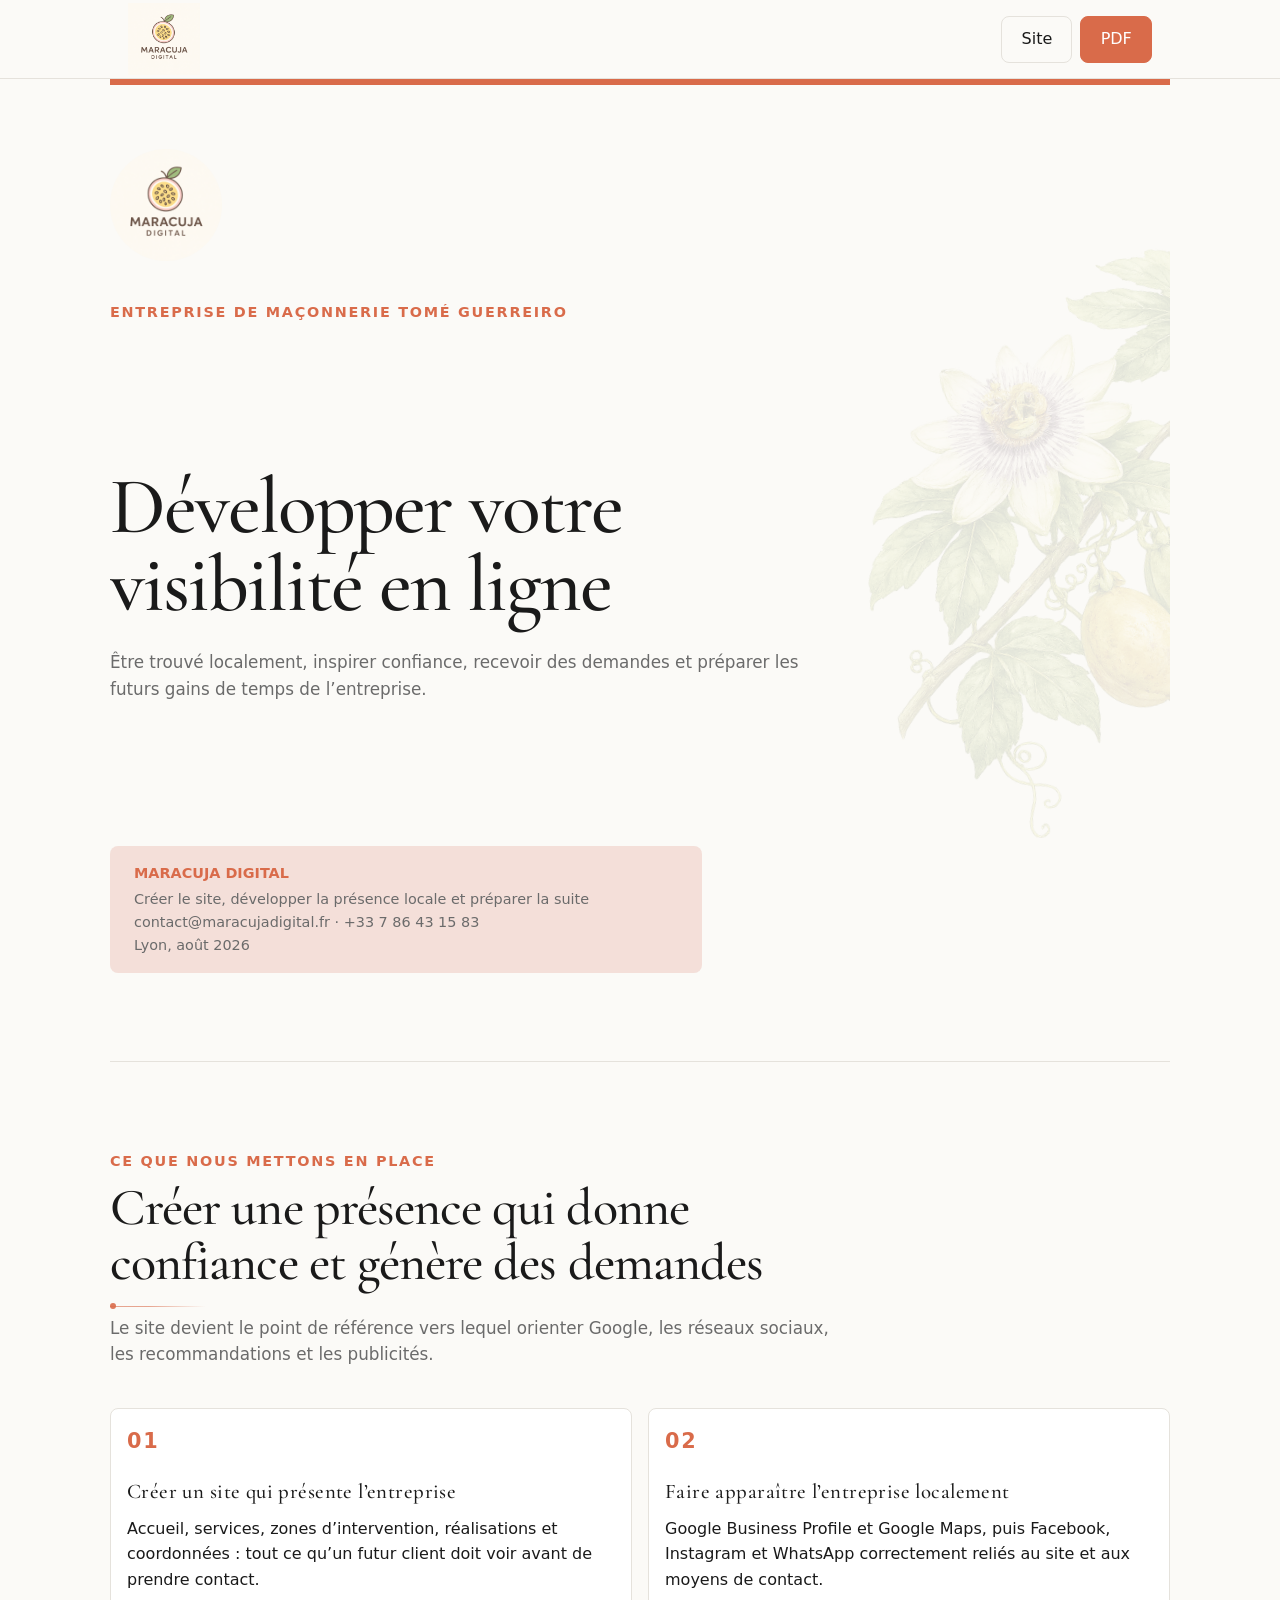
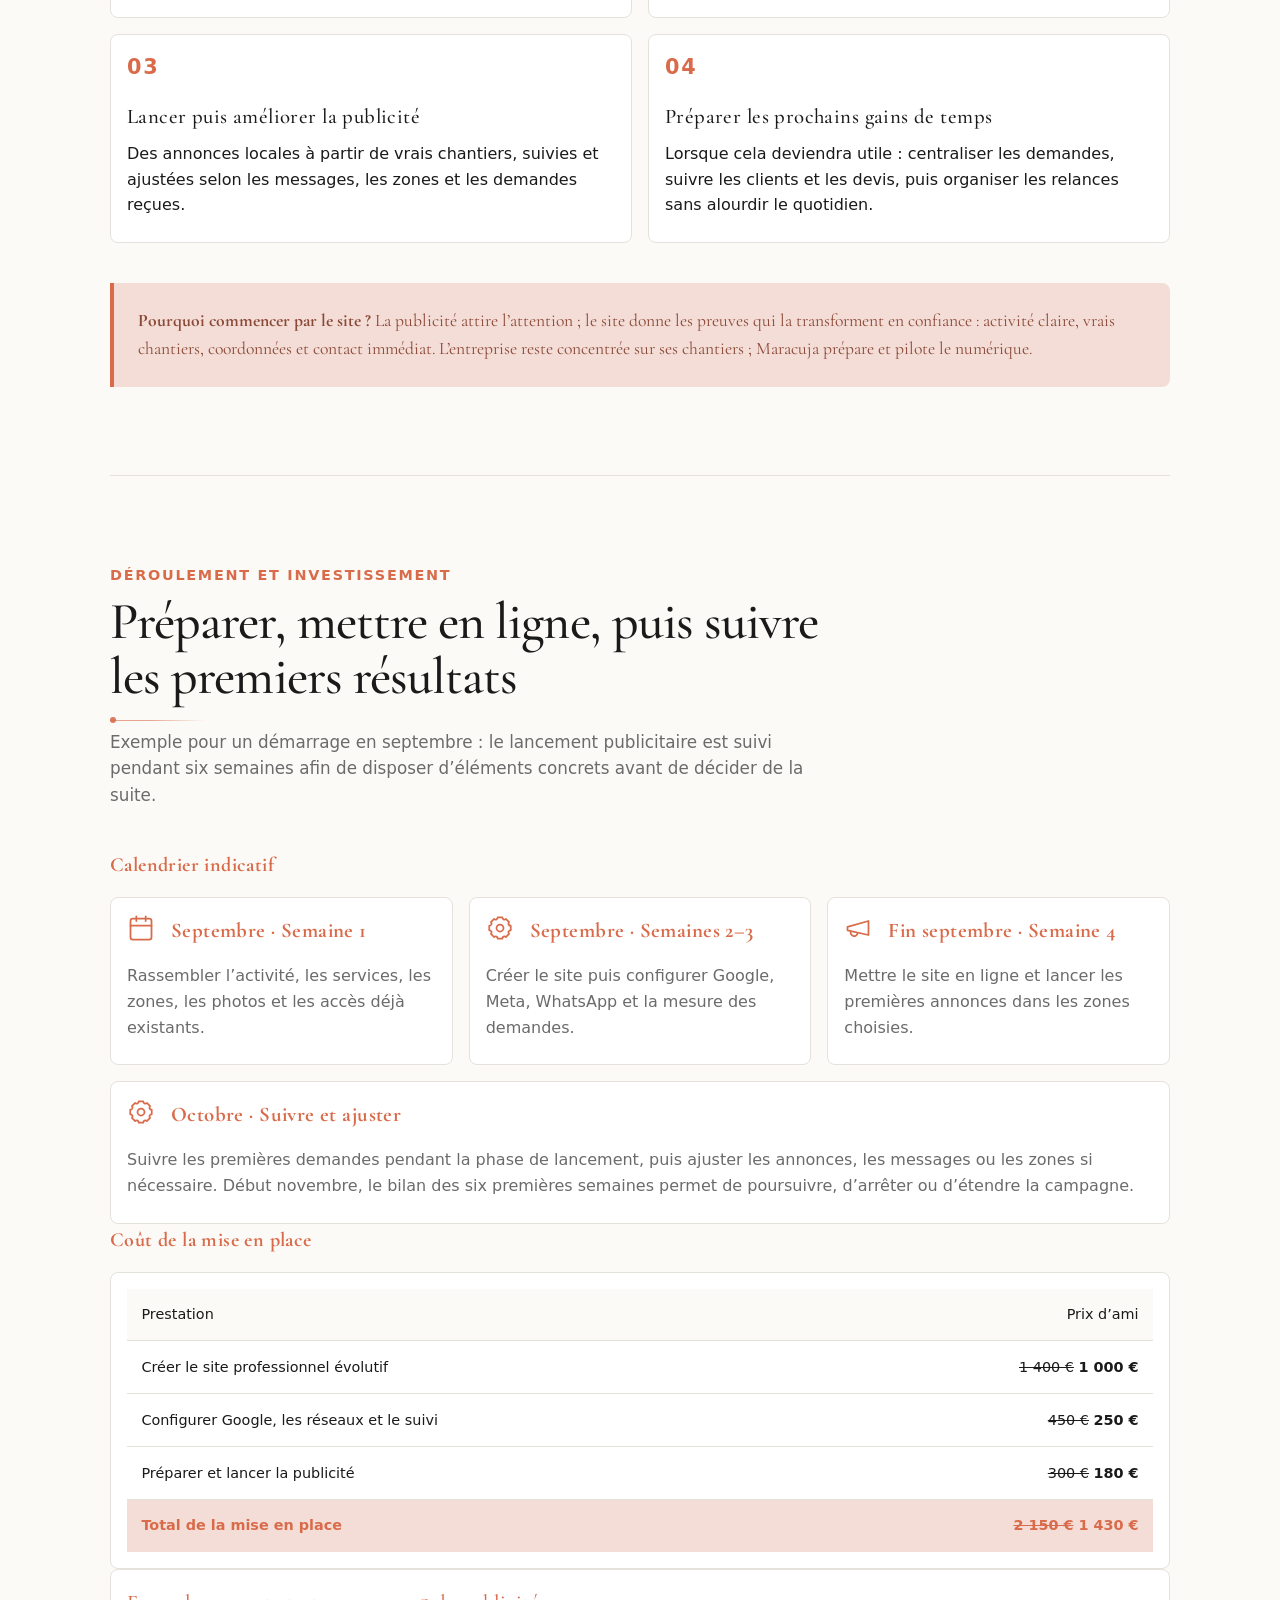
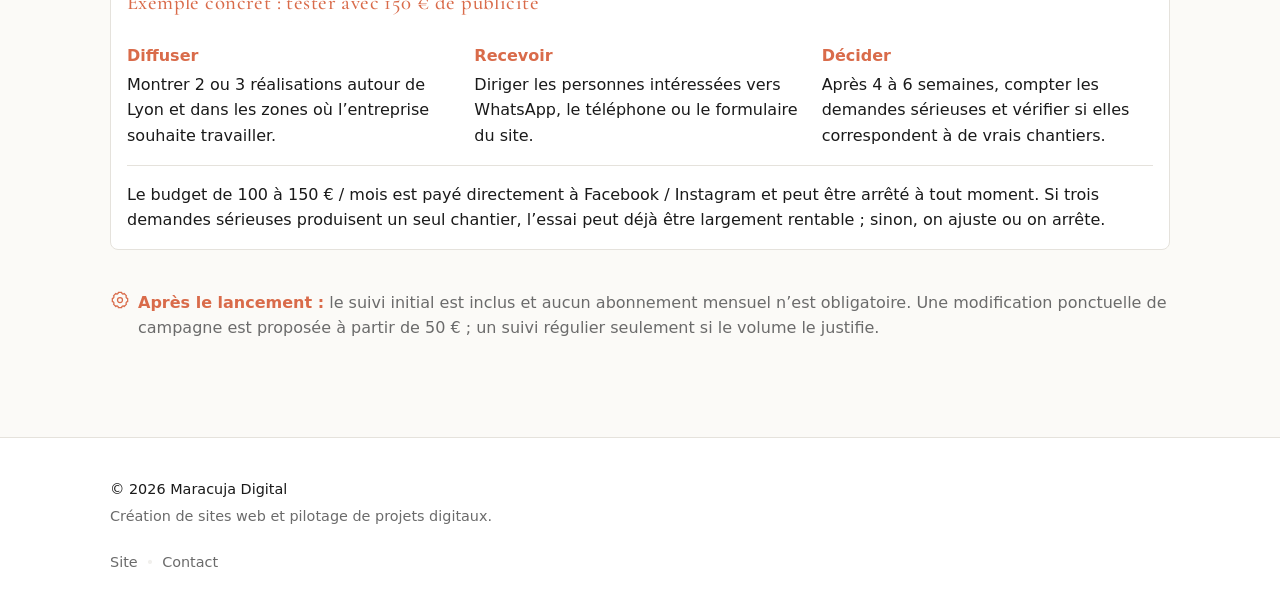
==== public/proposition-btp/index.html @ c599d52d "feat: add BTP proposal" ====
<!doctype html>
<html lang="fr">
<head>
  <meta charset="utf-8">
  <meta name="viewport" content="width=device-width, initial-scale=1">
  <title>Proposition Tomé Guerreiro - Maracuja Digital</title>
  <meta name="description" content="Proposition de visibilité et d’outils évolutifs pour l’entreprise de maçonnerie Tomé Guerreiro.">
  <link rel="icon" href="../assets/images/favicon.ico">
  <link rel="stylesheet" href="../assets/css/fonts.css">
  <link rel="stylesheet" href="../assets/css/base.css">
  <link rel="stylesheet" href="../assets/css/theme.css">
  <link rel="stylesheet" href="../proposta-politeama/document.css" media="screen">
  <link rel="stylesheet" href="../proposta-politeama/document-print.css" media="print">
  <style>
    .document .card-icon{fill:none;stroke-linecap:round;stroke-linejoin:round}
    .pricing-summary{margin-top:var(--space-xl)}
    .pricing-summary table{margin:0;font-size:0.9rem}
    .pricing-summary th:not(:first-child),.pricing-summary td:not(:first-child){text-align:right;white-space:nowrap}
    .pricing-total td{font-weight:700;color:var(--color-accent);background:var(--color-accent-soft)}
    .btp-schedule .compact-card--follow-up{grid-column:1 / -1}
    .proposal-section-title{margin:0 0 var(--space-m);color:var(--color-accent);font-size:1.25rem;font-weight:700}
    .pricing-block{margin-top:var(--space-2xl)}
    .campaign-example{margin-top:var(--space-xl)}
    .campaign-example h3,.campaign-example strong{color:var(--color-accent)}
    .campaign-example .grid{margin-top:var(--space-m)}
    .campaign-example .grid p,.campaign-example__result{margin:0}
    .campaign-example .grid strong{display:block;margin-bottom:var(--space-xs)}
    .campaign-example__result{margin-top:var(--space-m);padding-top:var(--space-m);border-top:1px solid var(--color-border)}
    .follow-up-note strong{color:var(--color-accent)}
    @media print{
      .btp-schedule .compact-card{min-height:0}
      .btp-schedule .compact-card--follow-up{min-height:27mm}
      .proposal-section-title{margin-bottom:3mm;font-size:13pt}
      .pricing-block{margin-top:9mm}
      .pricing-summary{margin-top:0}
      .pricing-summary table{font-size:9pt}
      .pricing-summary th,.pricing-summary td{padding:2.5mm 3mm}
      .campaign-example{margin-top:6mm;padding:4mm 5mm}
      .campaign-example h3{margin-bottom:2mm}
      .campaign-example .grid{margin-top:3mm;gap:4mm}
      .campaign-example .grid p,.campaign-example__result{font-size:9.5pt}
      .campaign-example__result{margin-top:3mm;padding-top:3mm}
      .follow-up-note{margin-top:4mm;font-size:9pt}
    }
  </style>
</head>
<body class="proposal-preview">
  <svg width="0" height="0" aria-hidden="true" style="position:absolute"><defs>
    <symbol id="icon-shield" viewBox="0 0 24 24"><path d="M20 13c0 5-3.5 7.5-8 9-4.5-1.5-8-4-8-9V5l8-3 8 3Z"/><path d="m9 12 2 2 4-4"/></symbol>
    <symbol id="icon-map" viewBox="0 0 24 24"><path d="M20 10c0 5-8 12-8 12S4 15 4 10a8 8 0 1 1 16 0Z"/><circle cx="12" cy="10" r="2.5"/></symbol>
    <symbol id="icon-megaphone" viewBox="0 0 24 24"><path d="m3 11 18-5v12L3 14v-3Z"/><path d="M11.6 16.8A3 3 0 1 1 5.8 15"/></symbol>
    <symbol id="icon-settings" viewBox="0 0 24 24"><circle cx="12" cy="12" r="3"/><path d="M19.4 15a1.7 1.7 0 0 0 .3 1.9l.1.1-2.8 2.8-.1-.1a1.7 1.7 0 0 0-1.9-.3 1.7 1.7 0 0 0-1 1.6v.2h-4V21a1.7 1.7 0 0 0-1-1.6 1.7 1.7 0 0 0-1.9.3l-.1.1L4.2 17l.1-.1a1.7 1.7 0 0 0 .3-1.9A1.7 1.7 0 0 0 3 14H2.8v-4H3a1.7 1.7 0 0 0 1.6-1 1.7 1.7 0 0 0-.3-1.9L4.2 7 7 4.2l.1.1a1.7 1.7 0 0 0 1.9.3A1.7 1.7 0 0 0 10 3V2.8h4V3a1.7 1.7 0 0 0 1 1.6 1.7 1.7 0 0 0 1.9-.3l.1-.1L19.8 7l-.1.1a1.7 1.7 0 0 0-.3 1.9 1.7 1.7 0 0 0 1.6 1h.2v4H21a1.7 1.7 0 0 0-1.6 1Z"/></symbol>
    <symbol id="icon-calendar" viewBox="0 0 24 24"><path d="M8 2v4M16 2v4M3 10h18"/><rect x="3" y="4" width="18" height="18" rx="2"/></symbol>
    <symbol id="icon-phone" viewBox="0 0 24 24"><path d="M22 16.9v3a2 2 0 0 1-2.2 2 19.8 19.8 0 0 1-8.6-3.1 19.5 19.5 0 0 1-6-6A19.8 19.8 0 0 1 2.1 4.2 2 2 0 0 1 4.1 2h3a2 2 0 0 1 2 1.7c.1 1 .4 2 .7 2.9a2 2 0 0 1-.5 2.1L8.1 9.9a16 16 0 0 0 6 6l1.2-1.2a2 2 0 0 1 2.1-.5c.9.3 1.9.6 2.9.7a2 2 0 0 1 1.7 2Z"/></symbol>
    <symbol id="icon-globe" viewBox="0 0 24 24"><circle cx="12" cy="12" r="9"/><path d="M3 12h18M12 3a14 14 0 0 1 0 18M12 3a14 14 0 0 0 0 18"/></symbol>
    <symbol id="icon-mail" viewBox="0 0 24 24"><rect width="18" height="14" x="3" y="5" rx="2"/><path d="m3 7 9 6 9-6"/></symbol>
  </defs></svg>

  <header class="site-header proposal-site-header">
    <div class="container container--wide header-inner">
      <a href="../" aria-label="Maracuja Digital"><img src="../assets/images/logo.png" alt="Maracuja Digital" class="brand-logo"></a>
      <nav class="proposal-header-actions" aria-label="Actions de la proposition"><a href="../" class="btn btn-ghost">Site</a><a href="#" class="btn btn-primary" onclick="window.print();return false">PDF</a></nav>
    </div>
  </header>

  <main class="document container" aria-label="Proposition Tomé Guerreiro">
    <!-- Page 1 - Couverture -->
    <section class="document-page document-page--cover" aria-labelledby="page-1-title">
      <img class="page-flower page-flower--cover" src="../assets/images/passiflora-rameau.png" alt="">
      <header class="cover-header"><img class="cover-logo" src="../assets/images/logo.png" alt="Maracuja Digital"><p class="eyebrow">Entreprise de maçonnerie Tomé Guerreiro</p></header>
      <div class="cover-content"><h1 id="page-1-title">Développer votre<br>visibilité en ligne</h1><p class="lead">Être trouvé localement, inspirer confiance, recevoir des demandes et préparer les futurs gains de temps de l’entreprise.</p></div>
      <footer class="cover-footer"><p class="brand-name">Maracuja Digital</p><p>Créer le site, développer la présence locale et préparer la suite</p><p>contact@maracujadigital.fr · +33 7 86 43 15 83</p><p>Lyon, août 2026</p></footer>
    </section>

    <!-- Page 2 - Proposition -->
    <section class="document-page" aria-labelledby="page-2-title">
      <header class="page-header"><p class="eyebrow">Ce que nous mettons en place</p><h2 id="page-2-title" class="page-title h2--moderne">Créer une présence qui donne confiance et génère des demandes</h2><p class="page-intro">Le site devient le point de référence vers lequel orienter Google, les réseaux sociaux, les recommandations et les publicités.</p></header>
      <section class="page-content grid grid--2 proposal-grid" aria-label="Les actions comprises dans la proposition">
        <article class="card numbered-card"><p class="card-number">01</p><h3>Créer un site qui présente l’entreprise</h3><p>Accueil, services, zones d’intervention, réalisations et coordonnées : tout ce qu’un futur client doit voir avant de prendre contact.</p></article>
        <article class="card numbered-card"><p class="card-number">02</p><h3>Faire apparaître l’entreprise localement</h3><p>Google Business Profile et Google Maps, puis Facebook, Instagram et WhatsApp correctement reliés au site et aux moyens de contact.</p></article>
        <article class="card numbered-card"><p class="card-number">03</p><h3>Lancer puis améliorer la publicité</h3><p>Des annonces locales à partir de vrais chantiers, suivies et ajustées selon les messages, les zones et les demandes reçues.</p></article>
        <article class="card numbered-card"><p class="card-number">04</p><h3>Préparer les prochains gains de temps</h3><p>Lorsque cela deviendra utile : centraliser les demandes, suivre les clients et les devis, puis organiser les relances sans alourdir le quotidien.</p></article>
      </section>
      <aside class="callout"><p><strong>Pourquoi commencer par le site ?</strong> La publicité attire l’attention ; le site donne les preuves qui la transforment en confiance : activité claire, vrais chantiers, coordonnées et contact immédiat. L’entreprise reste concentrée sur ses chantiers ; Maracuja prépare et pilote le numérique.</p></aside>
      <footer class="page-footer"><span>Maracuja Digital</span><span>2</span></footer>
    </section>

    <!-- Page 3 - Déroulement, tarifs et contact -->
    <section class="document-page document-page--dense" aria-labelledby="page-3-title">
      <header class="page-header"><p class="eyebrow">Déroulement et investissement</p><h2 id="page-3-title" class="page-title h2--moderne">Préparer, mettre en ligne, puis suivre les premiers résultats</h2><p class="page-intro">Exemple pour un démarrage en septembre : le lancement publicitaire est suivi pendant six semaines afin de disposer d’éléments concrets avant de décider de la suite.</p></header>
      <section class="page-content" aria-labelledby="calendar-title">
        <h3 id="calendar-title" class="proposal-section-title">Calendrier indicatif</h3>
        <div class="grid grid--3 btp-schedule">
        <article class="card compact-card"><header class="card-heading"><svg class="card-icon" aria-hidden="true"><use href="#icon-calendar"/></svg><h3>Septembre · Semaine 1</h3></header><p>Rassembler l’activité, les services, les zones, les photos et les accès déjà existants.</p></article>
        <article class="card compact-card"><header class="card-heading"><svg class="card-icon" aria-hidden="true"><use href="#icon-settings"/></svg><h3>Septembre · Semaines 2–3</h3></header><p>Créer le site puis configurer Google, Meta, WhatsApp et la mesure des demandes.</p></article>
        <article class="card compact-card"><header class="card-heading"><svg class="card-icon" aria-hidden="true"><use href="#icon-megaphone"/></svg><h3>Fin septembre · Semaine 4</h3></header><p>Mettre le site en ligne et lancer les premières annonces dans les zones choisies.</p></article>
        <article class="card compact-card compact-card--follow-up"><header class="card-heading"><svg class="card-icon" aria-hidden="true"><use href="#icon-settings"/></svg><h3>Octobre · Suivre et ajuster</h3></header><p>Suivre les premières demandes pendant la phase de lancement, puis ajuster les annonces, les messages ou les zones si nécessaire. Début novembre, le bilan des six premières semaines permet de poursuivre, d’arrêter ou d’étendre la campagne.</p></article>
        </div>
      </section>

      <section class="pricing-block" aria-labelledby="pricing-title"><h3 id="pricing-title" class="proposal-section-title">Coût de la mise en place</h3><div class="card pricing-summary"><table><thead><tr><th>Prestation</th><th>Prix d’ami</th></tr></thead><tbody>
        <tr><td>Créer le site professionnel évolutif</td><td><s>1 400 €</s> <strong>1 000 €</strong></td></tr>
        <tr><td>Configurer Google, les réseaux et le suivi</td><td><s>450 €</s> <strong>250 €</strong></td></tr>
        <tr><td>Préparer et lancer la publicité</td><td><s>300 €</s> <strong>180 €</strong></td></tr>
        <tr class="pricing-total"><td>Total de la mise en place</td><td><s>2 150 €</s> <strong>1 430 €</strong></td></tr>
      </tbody></table></div></section>
      <section class="card campaign-example" aria-labelledby="campaign-example-title"><h3 id="campaign-example-title">Exemple concret : tester avec 150 € de publicité</h3><div class="grid grid--3">
        <p><strong>Diffuser</strong>Montrer 2 ou 3 réalisations autour de Lyon et dans les zones où l’entreprise souhaite travailler.</p>
        <p><strong>Recevoir</strong>Diriger les personnes intéressées vers WhatsApp, le téléphone ou le formulaire du site.</p>
        <p><strong>Décider</strong>Après 4 à 6 semaines, compter les demandes sérieuses et vérifier si elles correspondent à de vrais chantiers.</p>
      </div><p class="campaign-example__result">Le budget de 100 à 150 € / mois est payé directement à Facebook / Instagram et peut être arrêté à tout moment. Si trois demandes sérieuses produisent un seul chantier, l’essai peut déjà être largement rentable ; sinon, on ajuste ou on arrête.</p></section>
      <p class="page-note follow-up-note"><svg class="card-icon" aria-hidden="true"><use href="#icon-settings"/></svg><span><strong>Après le lancement :</strong> le suivi initial est inclus et aucun abonnement mensuel n’est obligatoire. Une modification ponctuelle de campagne est proposée à partir de 50 € ; un suivi régulier seulement si le volume le justifie.</span></p>
      <footer class="page-footer"><span>Maracuja Digital</span><span>3</span></footer>
    </section>
  </main>

  <footer class="site-footer proposal-site-footer"><div class="container footer-inner"><div class="footer-brand"><p class="footer-name">&copy; 2026 Maracuja Digital</p><p class="footer-baseline">Création de sites web et pilotage de projets digitaux.</p></div><nav class="footer-nav small" aria-label="Navigation du pied de page"><a href="../">Site</a><span>•</span><a href="../contact">Contact</a></nav></div></footer>
</body>
</html>
---- public/assets/css/fonts.css ----
@font-face {
  font-family: "Cormorant Garamond";
  src: url("../fonts/CormorantGaramond/CormorantGaramond-Light.ttf") format("truetype");
  font-style: normal;
  font-weight: 300;
  font-display: swap;
}

@font-face {
  font-family: "Cormorant Garamond";
  src: url("../fonts/CormorantGaramond/CormorantGaramond-Regular.ttf") format("truetype");
  font-style: normal;
  font-weight: 400;
  font-display: swap;
}

@font-face {
  font-family: "Cormorant Garamond";
  src: url("../fonts/CormorantGaramond/CormorantGaramond-Medium.ttf") format("truetype");
  font-style: normal;
  font-weight: 500;
  font-display: swap;
}

@font-face {
  font-family: "Cormorant Garamond";
  src: url("../fonts/CormorantGaramond/CormorantGaramond-SemiBold.ttf") format("truetype");
  font-style: normal;
  font-weight: 600;
  font-display: swap;
}

@font-face {
  font-family: "Cormorant Garamond";
  src: url("../fonts/CormorantGaramond/CormorantGaramond-Bold.ttf") format("truetype");
  font-style: normal;
  font-weight: 700;
  font-display: swap;
}
---- public/assets/css/base.css ----
/* =========================
1. VARIABLES
========================= */

:root {

  --color-bg: #fbfaf7;
  --color-surface: #ffffff;
  --color-text: #1a1a1a;
  --color-muted: #6b6b6b;
  --color-border: #e5e2dc;

  --color-accent: #6b6b6b;
  --color-accent-soft: #e8dcc2;

  --font-main: system-ui, -apple-system, BlinkMacSystemFont, "Helvetica Neue", sans-serif;
  --font-display: "Cormorant Garamond", serif;

  --space-xs: 0.2rem;
  --space-s: 0.5rem;
  --space-m: 1rem;
  --space-l: 1.5rem;
  --space-xl: 2.5rem;

  --radius: 8px;

  /* containers (comme ton système actuel implicite) */
  --container: 1060px;
  --container-wide: 80%;
}

/* =========================
2. BASE
========================= */

body {
  font-family: var(--font-main);
  background: var(--color-bg);
  color: var(--color-text);
  margin: 0;
  line-height: 1.6;
  font-size: 16px;
}

img {
  max-width: 100%;
  display: block;
}

a {
  color: inherit;
  text-decoration: none;
}

ul, ol {
  margin: 0;
  padding: 0;
  list-style: none;
}

.ul-icon li {
  display: flex;
  gap: 0.5rem;
  margin-bottom: 0.4rem;
  align-items: flex-start;
}

.ul-icon svg {
  width: 1em;
  /*height: 1em;*/
  flex-shrink: 0;
}

/* =========================
3. TYPOGRAPHIE
========================= */

h1, h2, h3 {
  font-family: var(--font-display);
  font-weight: 500;
  letter-spacing: 0.02em;
  margin: 0 0 var(--space-s);
  position: relative;
}

h1 { font-size: 2.5rem; }
h2 { font-size: 1.8rem; }
h3 { font-size: 1.3rem; }

/*Variante 1 — Minimal (simple soulignement)*/
h2.h2--minimal {
  display: inline-block;
}
h2.h2--minimal::after {
  content: "";
  display: block;
  margin-top: 6px;
}
/*Variante 2 et 3 — Luxe et moderne*/
h2.h2--luxe::before,
h2.h2--luxe::after, h2.h2--moderne::before,
h2.h2--moderne::after {
  content: "";
  position: absolute;
}

p {
  margin: 0 0 var(--space-s);
}

.text-spaced {
  padding: var(--space-l) 0 0;
}   

.spacing-sm {
  margin-bottom: 0.5rem;
}

.text-muted {
  color: var(--color-muted);
}

.text-accent {
  color: var(--color-accent);
}

.text-small {
  font-size: 0.9rem;
}

.no-padding {
  padding: 0;
}
/* =========================
4. LAYOUT
========================= */

.container {
  max-width: var(--container);
  margin: 0 auto;
  padding: var(--space-m);
}

.container--wide {
  max-width: var(--container-wide);
  margin: 0 auto;
  padding: var(--space-xs);
}

.section {
  padding: var(--space-l) 0;
}

.divider {
  height: 1px;
  background: var(--color-border);
  margin: var(--space-l) 0;
}

/* SPLIT : layout éditorial à deux zones */
.split {
  display: flex;
  gap: var(--space-m);
  margin: 20px auto;
  align-items: center;
}

.split__item {
  flex: 1 1 0;
  min-width: 400px;
}

.split__item img {
  width: 100%;
  max-width: 400px;
  object-fit: cover;
  object-position: center;
  border-radius: var(--radius);
  display: block;
}

@media (max-width: 800px) {
  .split {
    flex-direction: column;
    align-items: center;
  }

  .split__item {
    min-width: 0;
    width: 100%;
    max-width: 100%;
  }

  .split__item img {
    width: 100%;
    max-width: 100%;
    height: auto;
  }
}

/* GRID (ton approche implicite conservée) */

.grid {
  display: grid;
  gap: var(--space-m);
}

.grid--2 {
  grid-template-columns: 1fr 1fr;
}

.grid--3 {
  grid-template-columns: repeat(3, 1fr);
}

.grid--4 {
  grid-template-columns: repeat(4, 1fr);
}

.grid--2-3 {
  grid-template-columns: 2fr 1fr;
}
/* responsive layout */
@media (max-width: 768px) {
  .grid--2,
  .grid--3, .grid--2-3 {
    grid-template-columns: 1fr;
  }

}

/* =========================
5. HEADER
========================= */

.site-header {
  position: relative;
  background: var(--color-bg);
  border-bottom: 1px solid var(--color-border);
}

/* option sticky (comme tu voulais) */
.site-header.is-sticky {
  position: sticky;
  top: 0;
  z-index: 1000;
}

.header-inner {
  display: flex;
  align-items: center;
  justify-content: space-between;
  min-height: 70px;
}

/* Logo */

.brand-logo {
  height: 128px;
  display: block;
}
/* NAV (simple, comme ton code) */

.nav-primary {
    display: block;
  }

.nav-list {
  display: flex;
  gap: var(--space-m);
}

.nav-link {
  font-size: 0.95rem;
  color: var(--color-text);
  position: relative;
}

.nav-link.is-active {
  color: var(--color-accent);
}   

.nav-link:hover {
  color: var(--color-accent);
}

/*burger*/
.nav-toggle {
  display: none;
  background: none;
  border: none;
  cursor: pointer;
  padding: 0;
}

.nav-toggle-bar {
  display: block;
  width: 22px;
  height: 2px;
  background: var(--color-text);
  margin: 5px 0;
}

/* toggle — correction minimale (ton point important) */

.nav-toggle {
  display: none; /* desktop */
  background: none;
  border: none;
  cursor: pointer;
}

.nav-toggle-bar {
  width: 22px;
  height: 2px;
  background: var(--color-text);
  margin: 4px 0;
}

/* mobile nav */
.nav-mobile {
  display: none;
  border-top: 1px solid var(--color-border);
}

.nav-mobile.is-open {
  display: block;
}
/* responsive nav */
@media (max-width: 768px) {
  .nav-primary {
    display: none;
  }

  .nav-toggle {
    display: block;
  }

  .nav-mobile {
    display: none;
    border-top: 1px solid var(--color-border);
  }

  .nav-mobile.is-open {
    display: block;
    text-align: right;
  }

  .nav-mobile-list {
    list-style: none;
    margin: 0;
    padding: var(--space-s);
  }

  .nav-mobile-list li {
    margin-bottom: var(--space-s);
  }

  .nav-mobile a {
    color: var(--color-text);
    font-size: 1rem;
  }
}
/* =========================
6. FOOTER 
========================= */

.site-footer {
  margin-top: var(--space-l);
  padding: var(--space-l) 0;
  border-top: 1px solid;
  font-size: 0.9rem;
}

.footer-inner {
  display: flex;
  flex-direction: column;
  gap: var(--space-m);
}

/* bloc marque */

.footer-brand {
  max-width: 420px;
}

.footer-name {
  font-weight: 500;
  margin-bottom: 0.3rem;
}

.footer-baseline {
  line-height: 1.5;
}

/* navigation */

.footer-nav {
  display: flex;
  flex-wrap: wrap;
  gap: 0.5rem;
  align-items: center;
}

.footer-nav span {
  opacity: 0.5;
}

/* socials */

.footer-socials {
  display: flex;
  gap: var(--space-s);
}

/* responsive footer */
@media (max-width: 768px) {
  .footer-inner {
    flex-direction: row;
    justify-content: space-between;
    align-items: flex-start;
  }

  .footer-nav {
    justify-content: center;
  }

  .footer-socials {
    justify-content: flex-end;
  }
}

/* =========================================================
7. HERO - structure commune à tous les hero (home + pages)
========================================================= */

.hero {
  position: relative;
  overflow: hidden;
}

/* container interne du hero */
.hero__grid {
  display: grid;
  gap: var(--space-m);
  align-items: center;
}

/* bloc texte principal */
.hero__content {
  display: grid;
  gap: var(--space-m);
}

/* titre principal */
.hero__title {
  font-size: clamp(2rem, 4vw, 2.8rem);
  line-height: 1.2;
  margin: 0;
}

/* sous-titre / description */
.hero__subtitle {
  color: var(--color-muted);
  max-width: 60ch;
  margin: 0;
}

/* zone d’actions (boutons, liens) */
.hero__actions {
  display: flex;
  gap: var(--space-s);
  flex-wrap: wrap;
}

/*variantes de hero */
/* 1. layout 2 colonnes (texte + média) */
.hero--split .hero__grid {
  grid-template-columns: 1fr;
}

@media (min-width: 768px) {
  .hero--split .hero__grid {
    grid-template-columns: 1fr 1fr;
  }
}

/* 2.  centrage du contenu (home impact ou landing) */
.hero--center .hero__content {
  text-align: center;
  justify-items: center;
}

/* 3. limitation largeur texte (home éditoriale) */
.hero--narrow .hero__content {
  max-width: 720px;
  margin: 0 auto;
}

/* 4. hero avec background-image */
.hero--image {
  background-size: cover;
  background-position: center;
  background-repeat: no-repeat;
}

/* overlay (lisibilité texte sur image) */
.hero--image::before {
  content: "";
  position: absolute;
  inset: 0;
  background: rgba(0, 0, 0, 0.35);
  pointer-events: none;
}

/* assure que le contenu passe au-dessus de l’overlay */
.hero--image .hero__grid {
  position: relative;
  z-index: 1;
}

/* 5. hero plein écran (landing / home forte) */
.hero--full {
  min-height: 70vh;
  display: flex;
  align-items: center;
}

/* =========================
8. COMPONENTS
========================= */

/* BUTTON (ton style conservé) */

.btn {
  display: inline-block;
  padding: 0.6rem 1.2rem;
  border: 1px solid var(--color-accent);
  border-radius: var(--radius);
  color: var(--color-accent);
}

.btn:hover {
  background: var(--color-accent-soft);
}

/* CARD (structure fidèle à ton système) */

.card {
  display: flex;
  flex-direction: column;
  border: 1px solid var(--color-border);
  border-radius: var(--radius);
  background: var(--color-surface);
  margin: var(--space-m) 0;
  padding: var(--space-m);
}

.card p {
  flex-grow: 1;
}

.card .card-footer {
  margin-top: auto;
}

.card-icon {
  width: 28px;
  height: 28px;
  display: inline-block;
  margin-bottom: 0.75rem;
  stroke-width: 1.5;
}

.card-image {
  width: 100%;
  max-width: 320px;
  border-radius: 50%;
  object-fit: cover;
  display: block;
  margin: 0 auto;
}

/* TABLE (ton style conservé) */

table {
  width: 100%;
  border-collapse: collapse;
  margin-top: var(--space-m);
  font-size: 0.95rem;
  overflow: hidden;
}

th, td {
  padding: 0.9rem;
  border-bottom: 1px solid var(--color-border);
  text-align: left;
  vertical-align: top;
}

th {
  background: var(--color-bg);
  font-weight: 500;
}

tr:last-child td {
  border-bottom: none;
}

/*responsive table*/
@media (max-width: 768px) {
  table {
    font-size: 0.85rem;
  }
  .container table {
    display: block;
    overflow-x: auto;
  } 
  .container table td, .container table th {
    white-space: normal;
    word-break: normal;
    min-width: 115px;
  }
}
/* CAROUSEL */

.carousel {
  display: flex;
  gap: var(--space-m);
  overflow-x: auto;
  scroll-snap-type: x mandatory;
}

.carousel-item {
  flex: 0 0 50%;
  scroll-snap-align: start;
}

/* =========================
7. SHOWCASE
========================= */

.showcase__header {
  max-width: 720px;
  margin-bottom: 2rem;
}

.showcase__title {
  margin: 0 0 0.75rem;
}

.showcase__intro {
  margin: 0;
}

.showcase__items {
  display: grid;
  gap: 1.5rem;
}

.showcase__item {
  min-width: 0;
}

.showcase__media {
  overflow: hidden;
}

.showcase__media a {
  display: block;
}

.showcase__media img {
  display: block;
  width: 100%;
  aspect-ratio: 4 / 3;
  object-fit: cover;
}

.showcase__content {
  padding-top: 1rem;
}

.showcase__meta {
  margin: 0 0 0.35rem;
  font-size: 0.875rem;
}

.showcase__item-title {
  margin: 0 0 0.5rem;
}

.showcase__text {
  margin: 0;
}

.showcase__link {
  display: inline-block;
  margin-top: 0.875rem;
}

/* GRID */

.showcase--grid .showcase__items {
  grid-template-columns: repeat(3, minmax(0, 1fr));
}

/* CAROUSEL FANCYAPPS */

.showcase--carousel .showcase__items {
  display: block;
  gap: 0;
}

.showcase--carousel .showcase__item {
  width: min(360px, 85vw);
  margin-right: 1.5rem;
}

.showcase--carousel .f-carousel__slide {
  min-width: 0;
}

/* FEATURED */

.showcase--featured .showcase__items {
  grid-template-columns: 1.4fr 1fr 1fr;
}

.showcase--featured .showcase__item:first-child {
  grid-row: span 2;
}

.showcase--featured .showcase__item:first-child .showcase__media img {
  aspect-ratio: 4 / 5;
}

/* RESPONSIVE */

@media (max-width: 900px) {
  .showcase--grid .showcase__items,
  .showcase--featured .showcase__items {
    grid-template-columns: repeat(2, minmax(0, 1fr));
  }

  .showcase--featured .showcase__item:first-child {
    grid-row: auto;
  }

  .showcase--featured .showcase__item:first-child .showcase__media img {
    aspect-ratio: 4 / 3;
  }
}

@media (max-width: 640px) {
  .showcase--grid .showcase__items,
  .showcase--featured .showcase__items {
    grid-template-columns: 1fr;
  }

  .showcase--carousel .showcase__item {
    width: 82vw;
    margin-right: 1rem;
  }
}
/* =========================
9. STATES (minimal, propre)
========================= */

.is-open { display: block; }
.is-disabled { opacity: 0.4; pointer-events: none; }
---- public/assets/css/theme.css ----
/* =========================
Surcharge de styles pour le thème de base
========================= */
/* =========================
1. VARIABLES
========================= */
:root {
  --color-bg: #fbfaf7;
  --color-surface: #ffffff;
  --color-text: #1a1a1a;
  --color-muted: #6b6b6b;
  --color-border: #e5e2dc;

  --color-accent: #d96b4a;
  --color-accent-soft: #f3ddd6;
}

/* =========================
2. BASE
========================= */

.ul-icon svg {
  color: var(--color-accent);
}

/* =========================
3. TYPOGRAPHIE
========================= */
/*style minimal*/
h2.h2--minimal::after {
  width: 60px;
  height: 4px;
  background: var(--color-accent);
}
/*style luxe*/
h2.h2--luxe::after {
  left: 0;
  bottom: 0;
  width: 70%;
  height: 1px;
  background: var(--color-accent-soft, currentColor);
  opacity: 0.6;
}

h2.h2--luxe::before {
  left: 0;
  bottom: -3px;
  width: 25px;
  height: 2px;
  background: var(--color-accent-soft, currentColor);
  opacity: 0.9;
}
/*style moderne*/
h2.h2--moderne::after {
  left: 0;
  bottom: 0;
  width: 100%;
  height: 1px;
  background: linear-gradient(
    to right,
    var(--color-accent, currentColor) 40%,
    transparent
  );
  opacity: 0.6;
}

h2.h2--moderne::before {
  left: 0;
  bottom: -2px;
  width: 6px;
  height: 6px;
  background: var(--color-accent, currentColor);
  border-radius: 50%;
  opacity: 0.9;
}
/* =========================
4. LAYOUT
========================= */
/*sections*/
.section {
  background: var(--color-bg);
}

/*grids*
.grid--2 {
  gap: 0;
}*/

/* =========================
6. FOOTER — SKIN (thème)
========================= */

.site-footer {
  background: var(--color-surface);
  border-color: var(--color-border);
}

.footer-name {
  color: var(--color-text);
}

.footer-baseline {
  color: var(--color-muted);
}

/* navigation */

.footer-nav a {
  color: var(--color-muted);
  transition: color 0.2s ease;
}

.footer-nav a:hover {
  color: var(--color-accent);
}

.footer-nav span {
  color: var(--color-border);
}

/* socials */

.footer-socials a {
  color: var(--color-muted);
  transition: color 0.2s ease;
}

.footer-socials a:hover {
  color: var(--color-accent);
}

/* =========================
7. HERO — SKIN (thème)
========================= */
/* 1. HERO HOME (impact éditorial, sans image)
    usage : accueil simple, message fort*/
.hero--home {
  padding: calc(var(--space-xl) * 1.2) 0;
}

.hero--home .hero__content {
  max-width: 760px;
}

.hero--home .hero__title {
  font-size: clamp(2.4rem, 5vw, 3.2rem);
}
/* 2. HERO HOME IMAGE + PARALLAX (version signature)
    usage : home principale “maracuja” */
.hero--image {
  background-attachment: fixed;
  background-size: cover;
  background-position: center;
}
.hero--image::before {
  background: linear-gradient(
    to bottom,
    rgba(0, 0, 0, 0.35),
    rgba(0, 0, 0, 0.55)
  );
}
.hero--home.hero--image {
  min-height: 80vh;
  display: flex;
  align-items: center;
}

.hero--home.hero--image .hero__content {
  text-align: center;
  margin: 0 auto;
  color: white;
}

.hero--home.hero--image .hero__title {
  color: white;
}

/*3. HERO PAGE (secondaire propre)
👉 usage : services / contact / articles*/
.hero--page {
  padding: var(--space-l) 0;
  position: relative;
  overflow: hidden;
  background-image: url("../images/desk-lamp.png");
  background-size: cover;
  background-position: center;
  background-repeat: no-repeat;
  min-height: 30vh;
}
.hero--page::before {
  content: "";
  position: absolute;
  inset: 0;
  background: linear-gradient(
    to bottom,
    rgba(0, 0, 0, 0.6),
    rgba(0, 0, 0, 0.1)
  );
  z-index: 1;
}
.hero--page .hero__content {
  max-width: 640px;
  color: white;
  position: relative;
  z-index: 2;
}

.hero--page .hero__title {
  font-size: clamp(1.8rem, 3vw, 2.2rem);
}
/* 4. HERO SOFT (secondaire doux)*/
.hero--soft {
  background: var(--color-surface);
  border-bottom: 1px solid var(--color-border);
}

/* =========================================================
   HERO MARACUJA — HOME SIGNATURE
   ========================================================= */

/* image de fond */
.hero--maracuja {
  position: relative;
  overflow: hidden;
  background-image: url("../images/passiflora-background.png");
  background-size: cover;
  background-position: center;
  background-repeat: no-repeat;
}

@media (max-width: 768px) {
  .hero--image.hero--maracuja {
    background-attachment: scroll;
    background-size: 80vh;
  }
}
/* overlay doux (lisibilité + identité) */
.hero--maracuja::before {
  content: "";
  position: absolute;
  inset: 0;
  background: linear-gradient(
    to bottom,
    rgba(0, 0, 0, 0.35),
    rgba(0, 0, 0, 0.6)
  );
  z-index: 1;
}

/* centrage + lecture premium */
.hero--maracuja.hero--center .hero__content {
  text-align: center;
  color: white;
  position: relative;
  z-index: 2;
}

/* titre */
.hero--maracuja .hero__title {
  color: white;
}

/* texte secondaire */
.hero--maracuja .hero__subtitle {
  color: rgba(255, 255, 255, 0.85);
}

/* option : bouton plus visible */
.hero--maracuja .btn {
  border-color: white;
  color: white;
}

.hero--maracuja .btn:hover {
  background: white;
  color: #1a1a1a;
}

/* =========================
8. COMPONENTS - SKIN (thème)
========================= */
/* boutons */
/* primaire : action principale */
.btn-primary {
  background: var(--color-accent);
  color: #fff;
  border: 1px solid var(--color-accent);
}

.btn-primary:hover {
  opacity: 0.9;
}
/* secondaire : action douce */
.btn-ghost {
  background: transparent;
  color: var(--color-text);
  border: 1px solid var(--color-border);
}

.btn-ghost:hover {
  border-color: var(--color-accent);
  color: var(--color-accent);
}
/* cartes */
.card-icon {
  stroke: var(--color-accent);
}
.card-image {
  aspect-ratio: 1 / 1;
  border-radius: 50%;
  object-fit: cover;
  border: 1px solid rgba(0, 0, 0, 0.08);
  box-shadow: 0 8px 24px rgba(0, 0, 0, 0.08);
}

.card:hover {
  border-color: var(--color-accent);
  box-shadow: 0 10px 25px rgba(0, 0, 0, 0.05);
}

.card--highlight {
  background: var(--color-accent-soft);
  border-color: var(--color-accent);
}

.card--featured {
  background: var(--color-surface);
  border: 1px solid var(--color-border);
  padding: 1.5rem;
  border-radius: 5px;
}

.card--featured p {
  padding-top: var(--space-m);
  /* color: var(--color-muted); */
}

.card--featured ul {
  margin: 0;
  padding-left: 1.2rem;
}

.card--ghost {
  background: transparent;
  border: none;
}

.card--maracuja {
  padding-right: 200px;
  background:
    url("../images/passiflora-rameau.png") no-repeat right 1rem center / 200px,
    var(--color-surface);
}

@media (max-width: 768px) {
  .card--maracuja {
    padding-right: var(--space-m);
    background:
      linear-gradient(rgba(255, 255, 255, 0.6), rgba(255, 255, 255, 0.6)),
      url("../images/passiflora-rameau.png") no-repeat right 1rem center / 200px,
      var(--color-surface);
  }
}
/*carousel*/
/* usage : visuels, porfolios, produits, projets, fiches, réalisations */
.carousel--cards {
  scroll-behavior: smooth;
  padding: 10px 0;
}

.carousel--cards .carousel-item {
  height: 420px;
  background: var(--color-surface);
  border-radius: 12px;
  overflow: hidden;
  border: 1px solid var(--color-border);
  font-style: italic;
  color: var(--color-muted);
}

.carousel--cards .carousel-item p {
  padding-left: 12px;
}

.carousel--cards .carousel-item img {
  width: 100%;
  height: 80%;
  object-fit: cover;
}

.carousel--cards .carousel-item .content {
  padding: 12px;
}

/* navigation fluide / storytelling. effet “on voit la carte suivante” → donne envie de scroller
usage : témoignages, étapes d’un processus, storytelling */
.carousel--peek {
  scroll-behavior: smooth;
  padding: 10px 0;
}

.carousel--peek .carousel-item {
  flex: 0 0 80%;
}

@media (min-width: 768px) {
  .carousel--peek .carousel-item {
    flex: 0 0 60%;
  }
}

/*tableaux*/
.table--featured {
  background: var(--color-surface);
  border-radius: var(--radius);
  overflow: hidden;
  border: 1px solid var(--color-border);
}

.table--featured tr {
  transition: background 0.2s ease;
}

.table--featured tr:hover td {
  background: rgba(198, 169, 107, 0.08);
}

.table--featured svg {
  padding-right: 1.5rem;
  color: var(--color-accent);
}
---- public/proposta-politeama/document.css ----
/* Page web mobile-first. Le format A4 est isolé dans document-print.css. */
.proposal-site-header .brand-logo { height: 72px; }

.proposal-header-actions {
  display: flex;
  gap: var(--space-s);
}

.document.container { padding-block: 0; }

.document-page {
  position: relative;
  isolation: isolate;
  padding-block: clamp(3rem, 9vw, 5.5rem);
  overflow: hidden;
  border-bottom: 1px solid var(--color-border);
}

.document-page:last-child { border-bottom: 0; }

.document-page > :not(.page-flower) {
  position: relative;
  z-index: 1;
}

.page-header {
  max-width: 54rem;
  margin-bottom: var(--space-xl);
}

.document .eyebrow {
  margin: 0 0 var(--space-s);
  color: var(--color-accent);
  font-size: 0.9rem;
  font-weight: 700;
  letter-spacing: 0.12em;
  text-transform: uppercase;
}

.page-title {
  max-width: 48rem;
  padding-bottom: var(--space-m);
  font-size: clamp(2rem, 8vw, 3.25rem);
  line-height: 1.05;
  letter-spacing: -0.018em;
}

.page-title.h2--moderne::after { width: 6rem; }

.page-intro,
.lead {
  max-width: 46rem;
  color: var(--color-muted);
  font-size: 1.05rem;
}

.document-page .grid { grid-template-columns: 1fr; }
.document-page .card { margin: 0; }
.page-footer { display: none; }

/* Appels éditoriaux */
.callout,
.additional-services,
.closing-callout {
  margin-top: var(--space-xl);
  padding: var(--space-l);
  border-left: 4px solid var(--color-accent);
  border-radius: 0 var(--radius) var(--radius) 0;
  background: var(--color-accent-soft);
}

.callout {
  color: #8b4938;
  font-family: var(--font-display);
  font-size: 1.1rem;
}

.callout :last-child,
.additional-services :last-child,
.closing-callout :last-child { margin-bottom: 0; }

.callout--muted {
  border-left-color: var(--color-border);
  background: var(--color-surface);
  color: var(--color-muted);
  font-family: var(--font-main);
}

/* Couverture */
.document-page--cover {
  display: flex;
  flex-direction: column;
  min-height: calc(100svh - 76px);
  padding-top: clamp(2rem, 7vw, 4rem);
  border-top: 0.4rem solid var(--color-accent);
}

.cover-logo {
  width: 7rem;
  margin-bottom: var(--space-xl);
  border-radius: 50%;
}

.cover-content {
  max-width: 48rem;
  margin-block: auto;
  padding-block: clamp(3rem, 10vw, 7rem);
}

.cover-content h1 {
  margin-bottom: var(--space-l);
  font-size: clamp(2.75rem, 11vw, 5rem);
  line-height: 0.98;
  letter-spacing: -0.025em;
}

.cover-footer {
  width: min(100%, 34rem);
  padding: var(--space-m) var(--space-l);
  border-radius: var(--radius);
  background: rgba(243, 221, 214, 0.9);
  color: var(--color-muted);
  font-size: 0.9rem;
}

.cover-footer p { margin: 0; }

.cover-footer .brand-name {
  margin-bottom: var(--space-xs);
  color: var(--color-accent);
  font-weight: 700;
  text-transform: uppercase;
}

.page-flower {
  position: absolute;
  z-index: 0;
  max-width: none;
  opacity: 0.08;
  pointer-events: none;
}

.page-flower--cover {
  top: 5rem;
  right: -11rem;
  width: 31rem;
  opacity: 0.13;
  transform: rotate(-7deg);
}

.page-flower--about,
.page-flower--closing {
  right: -10rem;
  bottom: -7rem;
  width: 25rem;
}

/* Cartes et listes */
.card-number,
.timeline-date {
  color: var(--color-accent);
  font-weight: 700;
  letter-spacing: 0.08em;
}

.card-number {
  margin-bottom: var(--space-m);
  font-size: 1.3rem;
}

.card-heading,
.investment-heading,
.additional-services__heading,
.closing-callout__heading {
  display: flex;
  gap: var(--space-m);
  align-items: flex-start;
  margin-bottom: var(--space-m);
}

.card-heading .card-icon,
.investment-heading .card-icon,
.additional-services__heading .card-icon,
.closing-callout__heading .card-icon {
  flex: 0 0 auto;
  margin: 0;
}

.card-heading h3,
.investment-heading h3,
.additional-services__heading h3,
.closing-callout__heading h3 {
  margin: 0;
  color: var(--color-accent);
  font-weight: 700;
}

.compact-card p,
.investment-card > p,
.additional-services__note,
.closing-callout__note,
.content-row div > p { color: var(--color-muted); }

.content-row,
.decision-item {
  display: grid;
  grid-template-columns: 2.5rem minmax(0, 1fr);
  gap: var(--space-m);
  padding-block: var(--space-l);
  border-bottom: 1px solid var(--color-border);
}

.content-row:last-child,
.decision-item:last-child { border-bottom: 0; }

.content-row p,
.content-row .row-icon,
.decision-item h3,
.decision-item .card-icon { margin: 0; }

.decision-item { align-items: center; }
.decision-item h3 strong { color: var(--color-accent); }

/* Roadmap mobile verticale */
.timeline {
  position: relative;
  display: grid;
  gap: var(--space-l);
  margin-top: var(--space-xl);
  padding-left: 2rem;
}

.timeline::before {
  content: "";
  position: absolute;
  top: 0.75rem;
  bottom: 0.75rem;
  left: 0.45rem;
  width: 1px;
  background: var(--color-border);
}

.timeline-step { position: relative; }

.timeline-step--milestone h3 {
  color: var(--color-accent);
  font-weight: 700;
}

.timeline-marker {
  position: absolute;
  z-index: 1;
  top: 0.35rem;
  left: -2rem;
  width: 0.9rem;
  height: 0.9rem;
  border: 3px solid var(--color-accent);
  border-radius: 50%;
  background: var(--color-bg);
}

.timeline-step p:last-child { color: var(--color-muted); }

.roadmap-continuity {
  margin-top: var(--space-xl);
  padding: var(--space-l);
  border-radius: var(--radius);
  background: var(--color-accent-soft);
}

.roadmap-continuity h3 { color: var(--color-accent); }

.page-note {
  display: flex;
  gap: var(--space-s);
  align-items: flex-start;
  margin-top: var(--space-xl);
  color: var(--color-muted);
}

.page-note .card-icon {
  flex: 0 0 auto;
  width: 1.25rem;
  height: 1.25rem;
  margin: 0;
}

.page-note p { margin: 0; }

/* Investissement et profils */
.investment-list {
  display: grid;
  gap: var(--space-m);
}

.investment-card {
  display: grid !important;
  gap: var(--space-m);
  align-items: center;
}

.investment-card--accent { background: var(--color-accent-soft) !important; }

.investment-value {
  margin: 0;
  font-size: 1.1rem;
  font-weight: 700;
}

.investment-value strong { color: var(--color-accent); }

.additional-services,
.closing-callout { background: rgba(255, 255, 255, 0.65); }

.profile-visual {
  height: clamp(13rem, 65vw, 20rem);
  margin: 0;
  overflow: hidden;
  border-radius: var(--radius);
  background: var(--color-accent-soft);
}

.profile-visual img {
  width: 100%;
  height: 100%;
  object-fit: cover;
}

.profile-visual--logo img {
  object-fit: contain;
  padding: clamp(1.5rem, 5vw, 3rem);
}

.profile-visual--portrait img { object-position: 50% 18%; }

.profile-card h3 {
  color: var(--color-accent);
  text-transform: uppercase;
}

/* Contact */
.contact-panel {
  margin-top: var(--space-xl);
  padding-top: var(--space-l);
  border-top: 1px solid var(--color-border);
}

.contact-panel > h3 {
  color: var(--color-accent);
  font-weight: 700;
}

.contact-grid {
  display: grid;
  gap: var(--space-l);
  margin-top: var(--space-l);
  font-style: normal;
}

.contact-item {
  display: grid;
  grid-template-columns: 2rem minmax(0, 1fr);
  gap: var(--space-s);
  align-items: start;
  margin: 0;
}

.contact-item .card-icon {
  width: 1.4rem;
  height: 1.4rem;
  margin: 0;
}

.contact-item strong {
  display: block;
  color: var(--color-accent);
  font-size: 0.75rem;
  letter-spacing: 0.08em;
  text-transform: uppercase;
}

.proposal-site-footer { margin-top: 0; }

@media (min-width: 769px) {
  .document-page .grid--2,
  .contact-grid { grid-template-columns: repeat(2, minmax(0, 1fr)); }

  .document-page .grid--3 { grid-template-columns: repeat(3, minmax(0, 1fr)); }

  .investment-card {
    grid-template-columns: 14rem minmax(0, 1fr);
    gap: var(--space-l);
  }

  .timeline {
    grid-template-columns: repeat(4, minmax(0, 1fr));
    padding-left: 0;
  }

  .timeline::before {
    top: 2.7rem;
    right: 0;
    bottom: auto;
    left: 0;
    width: auto;
    height: 1px;
  }

  .timeline-marker {
    position: relative;
    top: auto;
    left: auto;
    display: block;
    margin: var(--space-m) 0 var(--space-l);
  }

  .roadmap-continuity {
    width: 75%;
    margin-left: 25%;
  }

  .profile-visual { height: 17rem; }
}

@media (max-width: 480px) {
  .proposal-site-header .brand-logo { height: 60px; }
  .proposal-header-actions .btn { padding-inline: 0.8rem; }
}
---- public/proposta-politeama/document-print.css ----
/* Mise en page A4, chargée uniquement pour l’impression. */
@page { size: A4 portrait; margin: 0; }
:root {
  --document-width: 210mm;
  --document-height: 297mm;
  --document-padding-x: 18mm;
  --document-text-size: 11pt;
  --document-intro-size: 11.5pt;
  --document-h3-size: 13pt;
  --document-icon-size: 22pt;
}
.document,
.document * { box-sizing: border-box; }
body.proposal-preview {
  min-width: calc(var(--document-width) + 48px);
  margin: 0;
  padding: 36px 0 64px;
  background: #e9e6df;
  font-size: var(--document-text-size);
  line-height: 1.45;
}
.document {
  display: grid;
  gap: 28px;
  justify-content: center;
}
.document-page {
  position: relative;
  isolation: isolate;
  display: grid;
  grid-template-rows: auto 1fr auto;
  width: var(--document-width);
  height: var(--document-height);
  padding: 17mm var(--document-padding-x) 12mm;
  overflow: hidden;
  background: var(--color-bg);
  box-shadow: 0 18px 55px rgba(44, 36, 31, 0.16);
  break-after: page;
}
.document-page:last-child { break-after: auto; }
.document-page > :not(.page-flower) {
  position: relative;
  z-index: 1;
}
.document-page h3 { font-size: var(--document-h3-size); }
/* Hiérarchie commune */
.page-header {
  max-width: 155mm;
  margin-bottom: 9mm;
}
.document .eyebrow {
  margin: 0 0 4mm;
  color: var(--color-accent);
  font-size: 21pt;
  font-weight: 700;
  letter-spacing: 0.12em;
  line-height: 1.25;
  text-transform: uppercase;
}
.page-title {
  max-width: 152mm;
  padding-bottom: 5mm;
  font-size: 25pt;
  line-height: 1.06;
  letter-spacing: -0.018em;
}
.page-title.h2--moderne::after { width: 45mm; }
.page-intro,
.lead {
  max-width: 150mm;
  margin: 0;
  color: var(--color-muted);
}
.page-intro { font-size: var(--document-intro-size); }
.lead { font-size: var(--document-text-size); }
.page-content {
  align-self: start;
  min-width: 0;
}
.document-page .grid { gap: 4mm; }
.document-page .card { min-width: 0; margin: 0; }
.document-page .card-icon {
  width: var(--document-icon-size);
  height: var(--document-icon-size);
}
.page-footer {
  align-self: end;
  display: flex;
  justify-content: space-between;
  padding-top: 3mm;
  border-top: 1px solid var(--color-border);
  color: var(--color-muted);
  font-size: 6.5pt;
  letter-spacing: 0.08em;
  text-transform: uppercase;
}
.page-footer span:first-child,
.cover-footer .brand-name {
  color: var(--color-accent);
  font-weight: 700;
}
.callout {
  align-self: end;
  margin: 6mm 0 7mm;
  padding: 5mm 6mm;
  border-left: 1.5mm solid var(--color-accent);
  border-radius: 0 var(--radius) var(--radius) 0;
  background: var(--color-accent-soft);
  color: #8b4938;
  font-family: var(--font-display);
  font-size: var(--document-text-size);
}
.callout p:last-child { margin-bottom: 0; }
.callout--muted {
  border-left-color: var(--color-border);
  background: var(--color-surface);
  color: var(--color-muted);
  font-family: var(--font-main);
}
/* Couverture et motifs */
.document-page--cover {
  padding-top: 15mm;
  border-top: 5mm solid var(--color-accent);
}
.cover-logo {
  width: 33mm;
  margin-bottom: 10mm;
  border-radius: 50%;
}
.cover-content {
  align-self: center;
  max-width: 128mm;
  padding-bottom: 22mm;
}
.cover-content h1 {
  margin-bottom: 10mm;
  font-size: 39pt;
  line-height: 1.02;
  letter-spacing: -0.025em;
}
.cover-content .lead { max-width: 118mm; }
.cover-footer {
  width: 110mm;
  padding: 5mm 6mm;
  border-radius: var(--radius);
  background: rgba(243, 221, 214, 0.9);
  color: var(--color-muted);
  font-size: 8pt;
}
.cover-footer p { margin: 0; }
.cover-footer .brand-name { margin-bottom: 1mm; text-transform: uppercase; }
.page-flower {
  position: absolute;
  z-index: 0;
  width: 105mm;
  opacity: 0.11;
  pointer-events: none;
  user-select: none;
}
.page-flower--cover {
  top: 20mm;
  right: -47mm;
  width: 128mm;
  opacity: 0.16;
  transform: rotate(-7deg);
}
.page-flower--about {
  right: -37mm;
  bottom: -25mm;
  width: 92mm;
  opacity: 0.08;
  transform: rotate(8deg);
}
.page-flower--closing {
  right: -43mm;
  bottom: -15mm;
  transform: rotate(12deg);
}
/* Cartes */
.numbered-card,
.compact-card { min-height: 48mm; }
.feature-card { min-height: 72mm; }
.card-number,
.timeline-date {
  color: var(--color-accent);
  font-weight: 700;
  letter-spacing: 0.08em;
}
.card-number {
  margin-bottom: 5mm;
  font-size: 14pt;
}
.document-page--dense .page-header { margin-bottom: 6mm; }
.document-page--dense .page-title { font-size: 22pt; }
.function-grid { gap: 3.5mm !important; }
.compact-card { padding: 4mm !important; }
.compact-card .card-heading {
  display: flex;
  gap: 3mm;
  align-items: flex-start;
  margin-bottom: 3mm;
}
.compact-card .card-icon {
  flex: 0 0 auto;
  margin: 0;
}
.compact-card h3 {
  margin: 0;
  color: var(--color-accent);
}
.compact-card p {
  color: var(--color-muted);
  line-height: 1.45;
}
/* Listes, chronologie et tarifs */
.numbered-list,
.service-list,
.investment-list,
.decision-list { display: grid; }
.content-row {
  display: grid;
  grid-template-columns: 14mm 1fr;
  gap: 4mm;
  padding: 7mm 0;
  border-bottom: 1px solid var(--color-border);
  break-inside: avoid;
}
.content-row:last-child { border-bottom: 0; }
.content-row p { margin-bottom: 0; }
.content-row .row-icon {
  margin: 0;
}
.content-row div > p { color: var(--color-muted); }
.timeline {
  position: relative;
  display: grid;
  grid-template-columns: repeat(4, minmax(0, 1fr));
  gap: 5mm;
  margin-top: 15mm;
}
.timeline::before {
  content: "";
  position: absolute;
  top: 13mm;
  right: 0;
  left: 0;
  height: 1px;
  background: var(--color-border);
}
.timeline-step { position: relative; }
.timeline-step--milestone h3 { color: var(--color-accent); font-weight: 700; }
.timeline-marker {
  position: relative;
  z-index: 1;
  display: block;
  width: 4mm;
  height: 4mm;
  margin: 5mm 0 6mm;
  border: 1mm solid var(--color-accent);
  border-radius: 50%;
  background: var(--color-bg);
}
.timeline-step p:last-child { color: var(--color-muted); }
.page-note {
  display: flex;
  gap: 3mm;
  align-items: flex-start;
  color: var(--color-muted);
}
.page-note .card-icon {
  flex: 0 0 auto;
  width: 16pt;
  height: 16pt;
  margin: 0;
}
.page-note p { margin: 0; }
.roadmap-continuity {
  width: calc(75% - 1.25mm);
  margin: 8mm 0 4mm calc(25% + 1.25mm);
  padding: 5mm 6mm;
  border-radius: var(--radius);
  background: var(--color-accent-soft);
}
.roadmap-continuity h3 { margin-bottom: 2mm; color: var(--color-accent); }
.roadmap-continuity p:last-child { margin: 0; }
.roadmap-body .page-note { margin-top: 10mm; }
.investment-list { gap: 4mm; }
.investment-card {
  display: grid !important;
  grid-template-columns: 58mm 1fr;
  gap: 6mm;
  align-items: center;
  min-height: 38mm;
  padding: 4.5mm 5mm !important;
}
.investment-heading {
  display: flex;
  gap: 3mm;
  align-items: center;
  margin-bottom: 2mm;
}
.investment-heading .card-icon { flex: 0 0 auto; margin: 0; }
.investment-heading h3 { margin: 0; color: var(--color-accent); font-weight: 700; }
.investment-card > p { color: var(--color-muted); }
.investment-card--accent { background: var(--color-accent-soft) !important; }
.investment-value {
  margin: 0;
  font-size: 12pt;
  font-weight: 700;
  line-height: 1.35;
}
.investment-value strong { color: var(--color-accent); }
.additional-services,
.closing-callout {
  padding: 4mm 5mm;
  border-left: 1mm solid var(--color-accent);
  border-radius: 0 var(--radius) var(--radius) 0;
  background: rgba(255, 255, 255, 0.55);
}
.additional-services { align-self: end; margin-bottom: 4mm; }
.additional-services__heading,
.closing-callout__heading {
  display: flex;
  gap: 3mm;
  align-items: center;
  margin-bottom: 2mm;
}
.additional-services__heading .card-icon,
.closing-callout__heading .card-icon {
  flex: 0 0 auto;
  width: 18pt;
  height: 18pt;
  margin: 0;
}
.additional-services__heading h3,
.closing-callout__heading h3 {
  margin: 0;
  color: var(--color-accent);
  font-weight: 700;
}
.additional-services p,
.closing-callout p { margin-bottom: 2mm; }
.additional-services p:last-child,
.closing-callout p:last-child { margin-bottom: 0; }
.additional-services__note,
.closing-callout__note { color: var(--color-muted); }
/* Présentation et conclusion */
.about-grid { align-items: stretch; }
.profile-card {
  min-height: 150mm;
  gap: 4mm;
}
.profile-visual {
  width: 100%;
  height: 49mm;
  margin: 0;
  overflow: hidden;
  border-radius: var(--radius);
  background: var(--color-accent-soft);
}
.profile-visual img {
  display: block;
  width: 100%;
  height: 100%;
  object-fit: cover;
}
.profile-visual--logo img {
  object-fit: contain;
  padding: 7mm;
}
.profile-visual--portrait img { object-position: 50% 16%; }
.profile-card h3 {
  color: var(--color-accent);
  text-transform: uppercase;
}
.profile-card p { flex-grow: 0; }
.decision-item {
  display: grid;
  grid-template-columns: 13mm 1fr;
  gap: 4mm;
  align-items: center;
  min-height: 26mm;
  border-bottom: 1px solid var(--color-border);
}
.decision-item h3,
.decision-item .card-icon { margin: 0; }
.decision-item h3 strong { color: var(--color-accent); }
.closing-body { align-self: start; }
.closing-callout { margin-top: 10mm; }
.contact-panel {
  margin-top: 8mm;
  padding-top: 5mm;
  border-top: 1px solid var(--color-border);
}
.contact-panel > h3 {
  margin: 0 0 4mm;
  color: var(--color-accent);
  font-weight: 700;
}
.contact-grid {
  display: grid;
  grid-template-columns: repeat(2, minmax(0, 1fr));
  gap: 4mm 8mm;
  font-style: normal;
}
.contact-item {
  display: grid;
  grid-template-columns: 7mm minmax(0, 1fr);
  gap: 2.5mm;
  align-items: start;
  margin: 0;
  color: var(--color-text);
  text-decoration: none;
}
.contact-item .card-icon {
  width: 16pt;
  height: 16pt;
  margin: 0;
}
.contact-item strong {
  display: block;
  margin-bottom: 0.5mm;
  color: var(--color-accent);
  font-size: 7pt;
  letter-spacing: 0.08em;
  text-transform: uppercase;
}
@media print {
  .proposal-site-header,
  .proposal-site-footer { display: none !important; }

  html,
  body.proposal-preview {
    width: var(--document-width);
    margin: 0;
    padding: 0;
    background: var(--color-bg);
  }
  body.proposal-preview {
    min-width: 0;
    -webkit-print-color-adjust: exact;
    print-color-adjust: exact;
  }
  .document {
    display: block;
    max-width: none;
    margin: 0;
    padding: 0;
  }
  .document-page { margin: 0; box-shadow: none; }
}
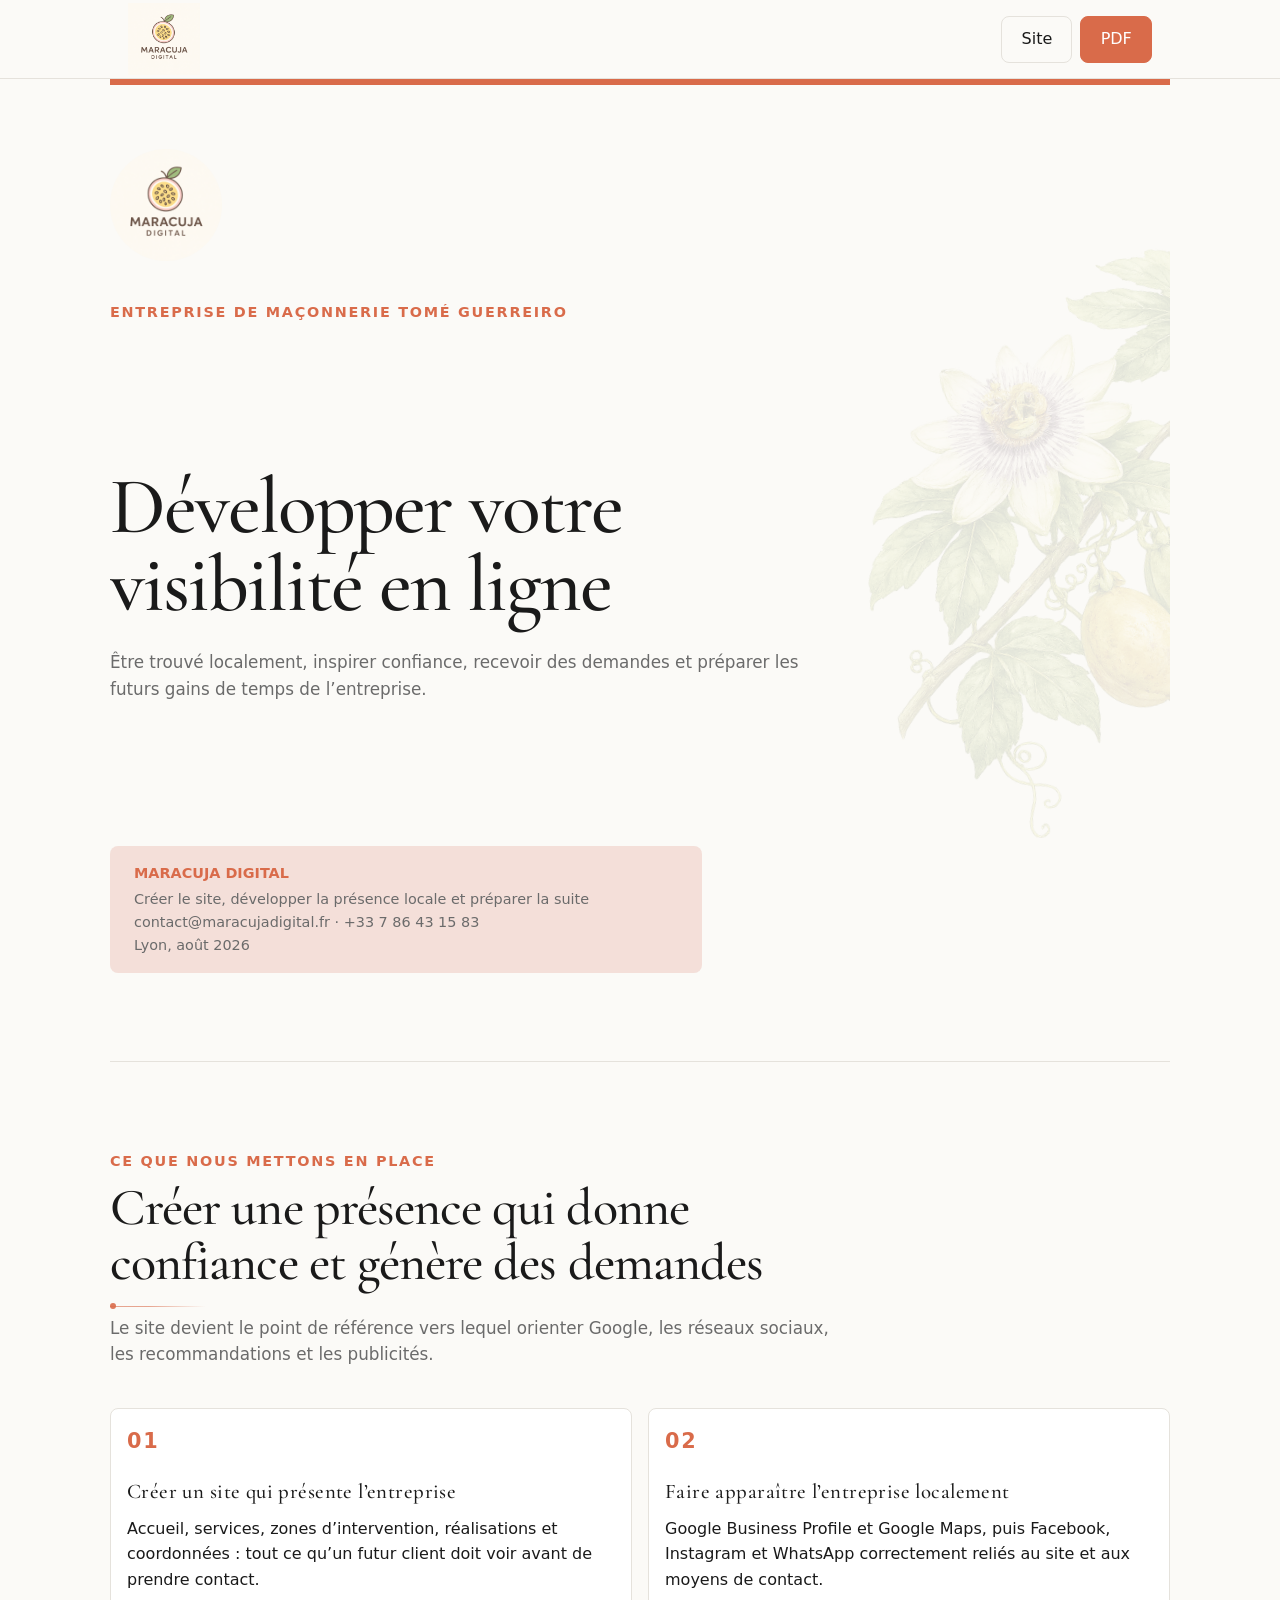
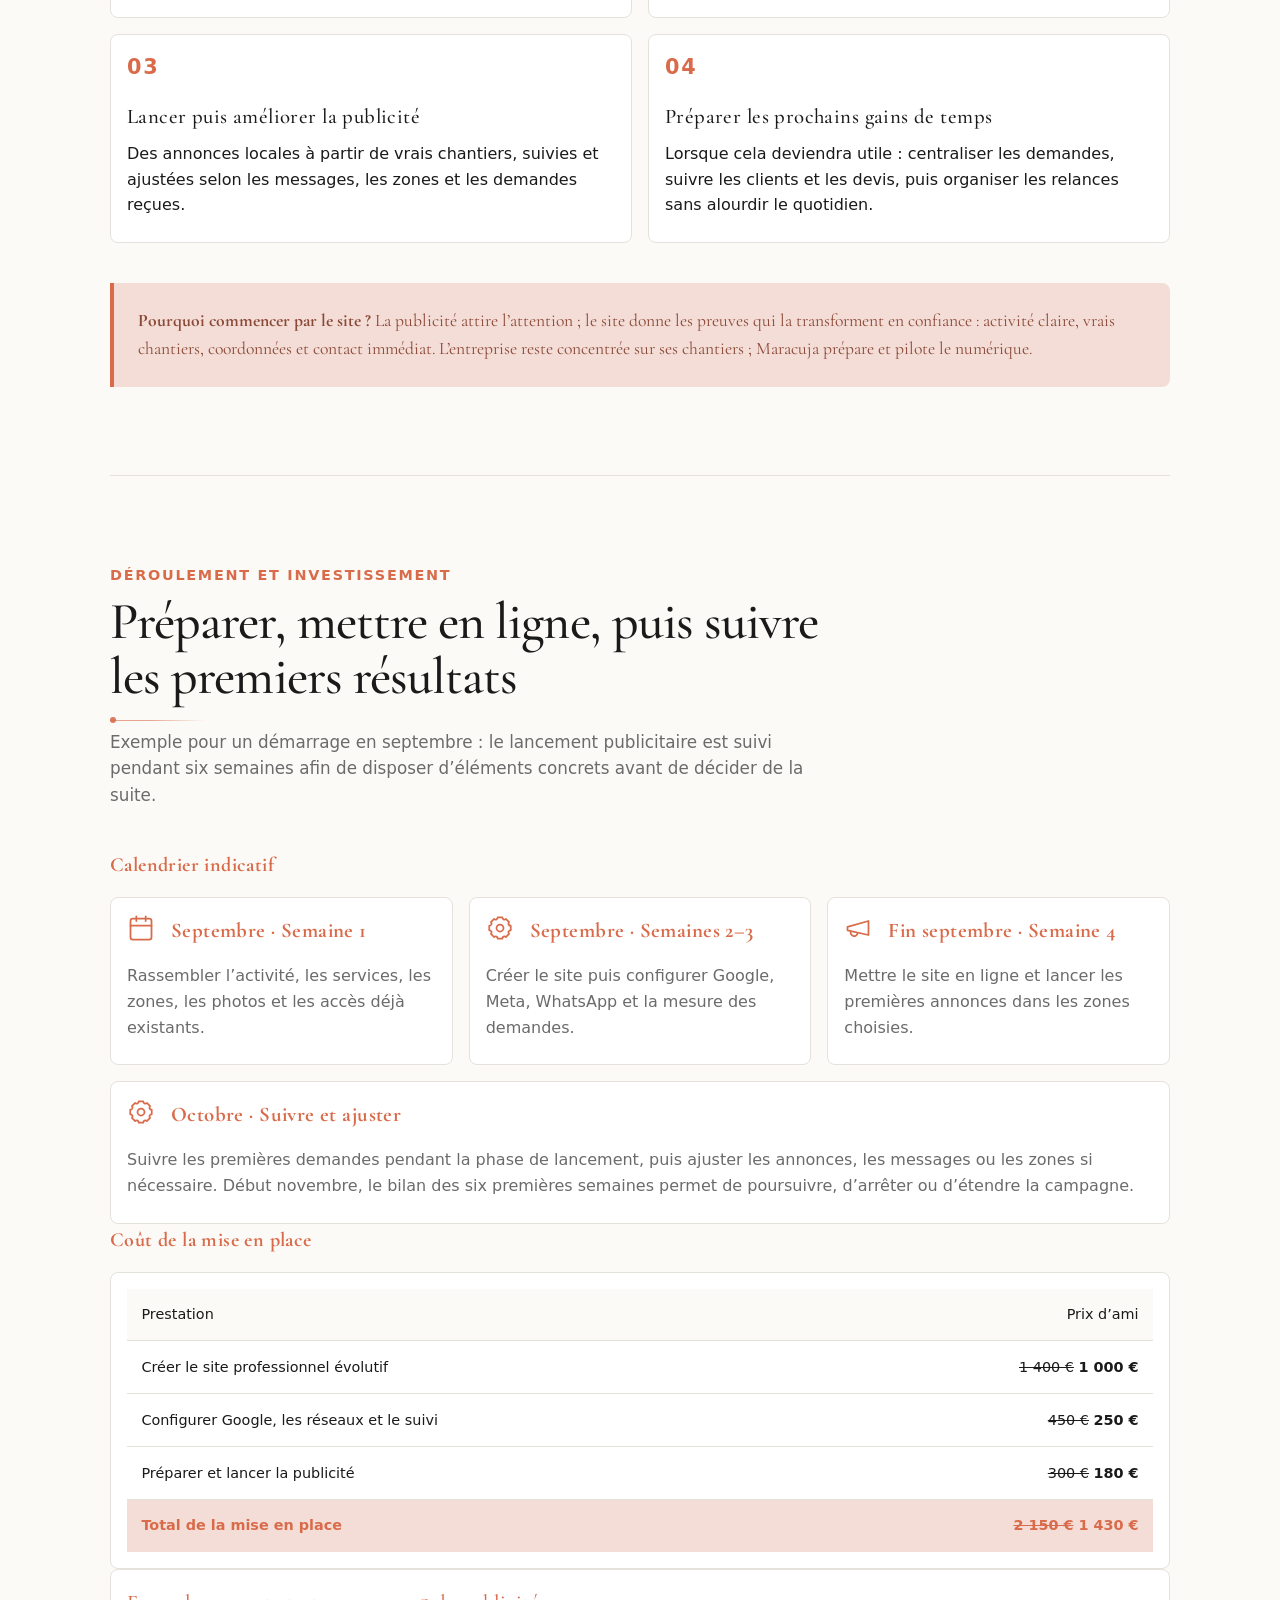
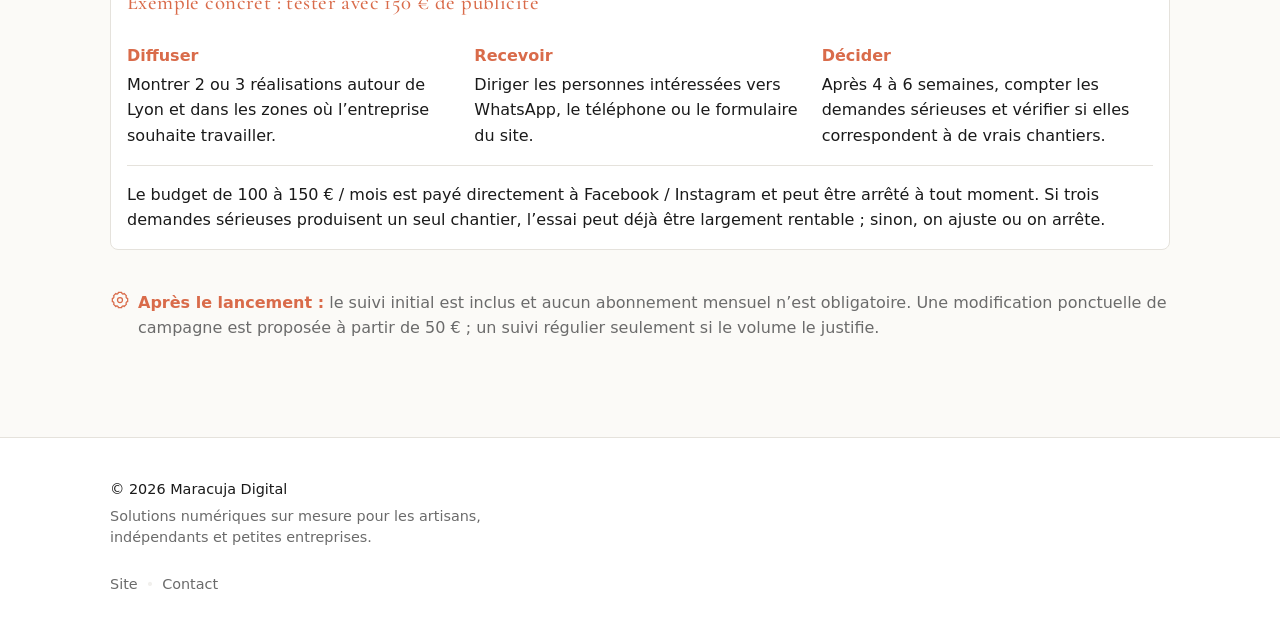
==== commit 7dcb7a81: "fix: remove remaining legacy positioning" ====
--- a/public/proposition-btp/index.html
+++ b/public/proposition-btp/index.html
@@ -114,6 +114,6 @@
     </section>
   </main>
 
-  <footer class="site-footer proposal-site-footer"><div class="container footer-inner"><div class="footer-brand"><p class="footer-name">&copy; 2026 Maracuja Digital</p><p class="footer-baseline">Création de sites web et pilotage de projets digitaux.</p></div><nav class="footer-nav small" aria-label="Navigation du pied de page"><a href="../">Site</a><span>•</span><a href="../contact">Contact</a></nav></div></footer>
+  <footer class="site-footer proposal-site-footer"><div class="container footer-inner"><div class="footer-brand"><p class="footer-name">&copy; 2026 Maracuja Digital</p><p class="footer-baseline">Solutions numériques sur mesure pour les artisans, indépendants et petites entreprises.</p></div><nav class="footer-nav small" aria-label="Navigation du pied de page"><a href="../">Site</a><span>•</span><a href="../contact">Contact</a></nav></div></footer>
 </body>
 </html>
--- a/public/assets/css/base.css
+++ b/public/assets/css/base.css
@@ -457,6 +457,13 @@
   font-size: clamp(2rem, 4vw, 2.8rem);
   line-height: 1.2;
   margin: 0;
+}
+
+.hero__eyebrow {
+  margin: 0;
+  font-size: 0.8rem;
+  font-weight: 600;
+  letter-spacing: 0.08em;
 }
 
 /* sous-titre / description */
@@ -768,4 +775,4 @@
 ========================= */
 
 .is-open { display: block; }
-.is-disabled { opacity: 0.4; pointer-events: none; }+.is-disabled { opacity: 0.4; pointer-events: none; }
--- a/public/assets/css/theme.css
+++ b/public/assets/css/theme.css
@@ -208,6 +208,10 @@
 .hero--page .hero__title {
   font-size: clamp(1.8rem, 3vw, 2.2rem);
 }
+
+.hero--page .hero__subtitle {
+  color: rgba(255, 255, 255, 0.96);
+}
 /* 4. HERO SOFT (secondaire doux)*/
 .hero--soft {
   background: var(--color-surface);
@@ -265,6 +269,10 @@
   color: rgba(255, 255, 255, 0.85);
 }
 
+.hero--maracuja .hero__eyebrow {
+  color: rgba(255, 255, 255, 0.85);
+}
+
 /* option : bouton plus visible */
 .hero--maracuja .btn {
   border-color: white;
@@ -335,6 +343,10 @@
   /* color: var(--color-muted); */
 }
 
+.card--featured > .btn {
+  align-self: flex-start;
+}
+
 .card--featured ul {
   margin: 0;
   padding-left: 1.2rem;
@@ -350,6 +362,51 @@
   background:
     url("../images/passiflora-rameau.png") no-repeat right 1rem center / 200px,
     var(--color-surface);
+}
+
+.service-card {
+  display: flex;
+  flex-direction: column;
+}
+
+.price-list {
+  margin: var(--space-m) 0;
+  padding: 0;
+  list-style: none;
+  border-top: 1px solid var(--color-border);
+}
+
+.price-list li {
+  display: flex;
+  align-items: baseline;
+  justify-content: space-between;
+  gap: var(--space-m);
+  padding: 0.6rem 0;
+  border-bottom: 1px solid var(--color-border);
+  font-size: 0.92rem;
+}
+
+.price-list strong {
+  flex: 0 0 auto;
+  color: var(--color-accent);
+  text-align: right;
+}
+
+.price-callout {
+  margin-top: var(--space-m);
+  padding-top: var(--space-m);
+  border-top: 1px solid var(--color-border);
+  color: var(--color-muted);
+  font-size: 0.92rem;
+}
+
+.price-callout strong,
+.price-callout span {
+  display: block;
+}
+
+.price-callout strong {
+  color: var(--color-accent);
 }
 
 @media (max-width: 768px) {
@@ -360,6 +417,16 @@
       url("../images/passiflora-rameau.png") no-repeat right 1rem center / 200px,
       var(--color-surface);
   }
+
+  .price-list li {
+    align-items: flex-start;
+    flex-direction: column;
+    gap: var(--space-xs);
+  }
+
+  .price-list strong {
+    text-align: left;
+  }
 }
 /*carousel*/
 /* usage : visuels, porfolios, produits, projets, fiches, réalisations */
--- a/public/proposta-politeama/document.css
+++ b/public/proposta-politeama/document.css
@@ -328,7 +328,6 @@
 
 .profile-visual--logo img {
   object-fit: contain;
-  padding: clamp(1.5rem, 5vw, 3rem);
 }
 
 .profile-visual--portrait img { object-position: 50% 18%; }
--- a/public/proposta-politeama/document-print.css
+++ b/public/proposta-politeama/document-print.css
@@ -366,7 +366,6 @@
 }
 .profile-visual--logo img {
   object-fit: contain;
-  padding: 7mm;
 }
 .profile-visual--portrait img { object-position: 50% 16%; }
 .profile-card h3 {
